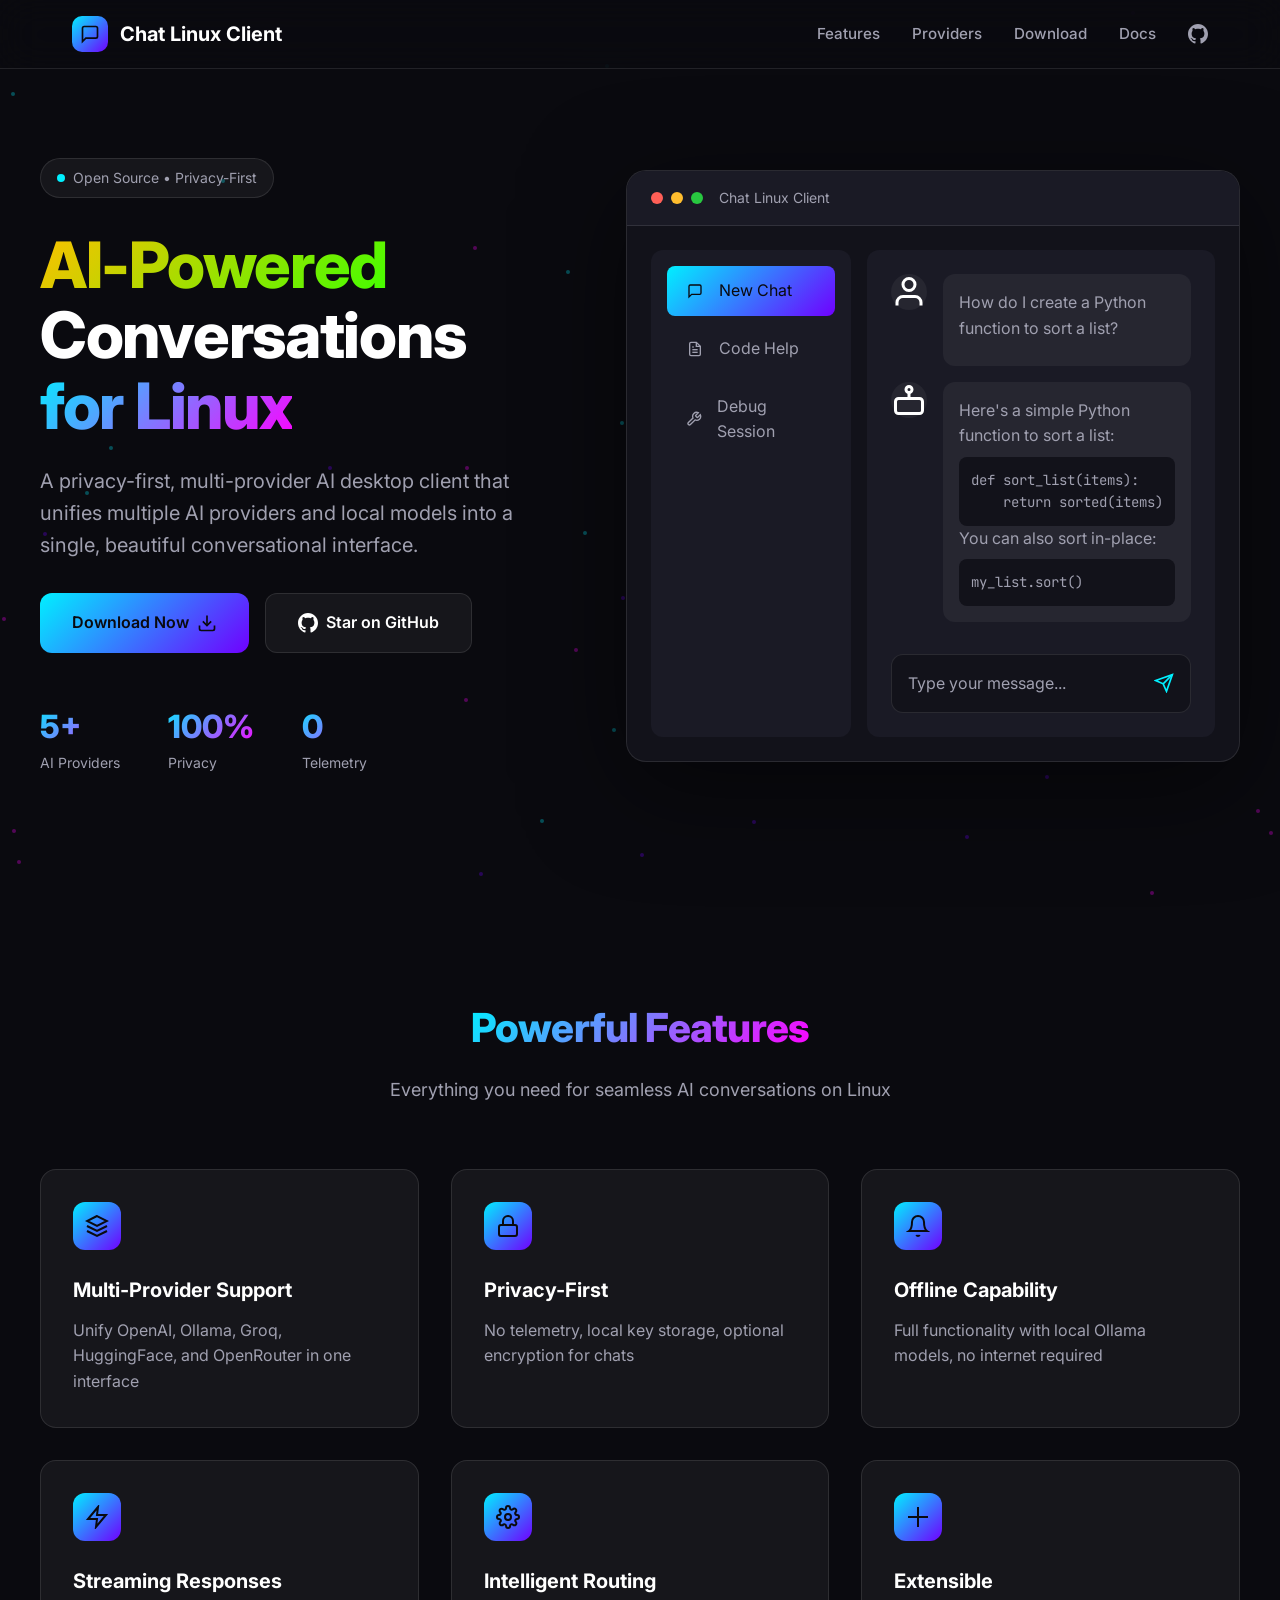
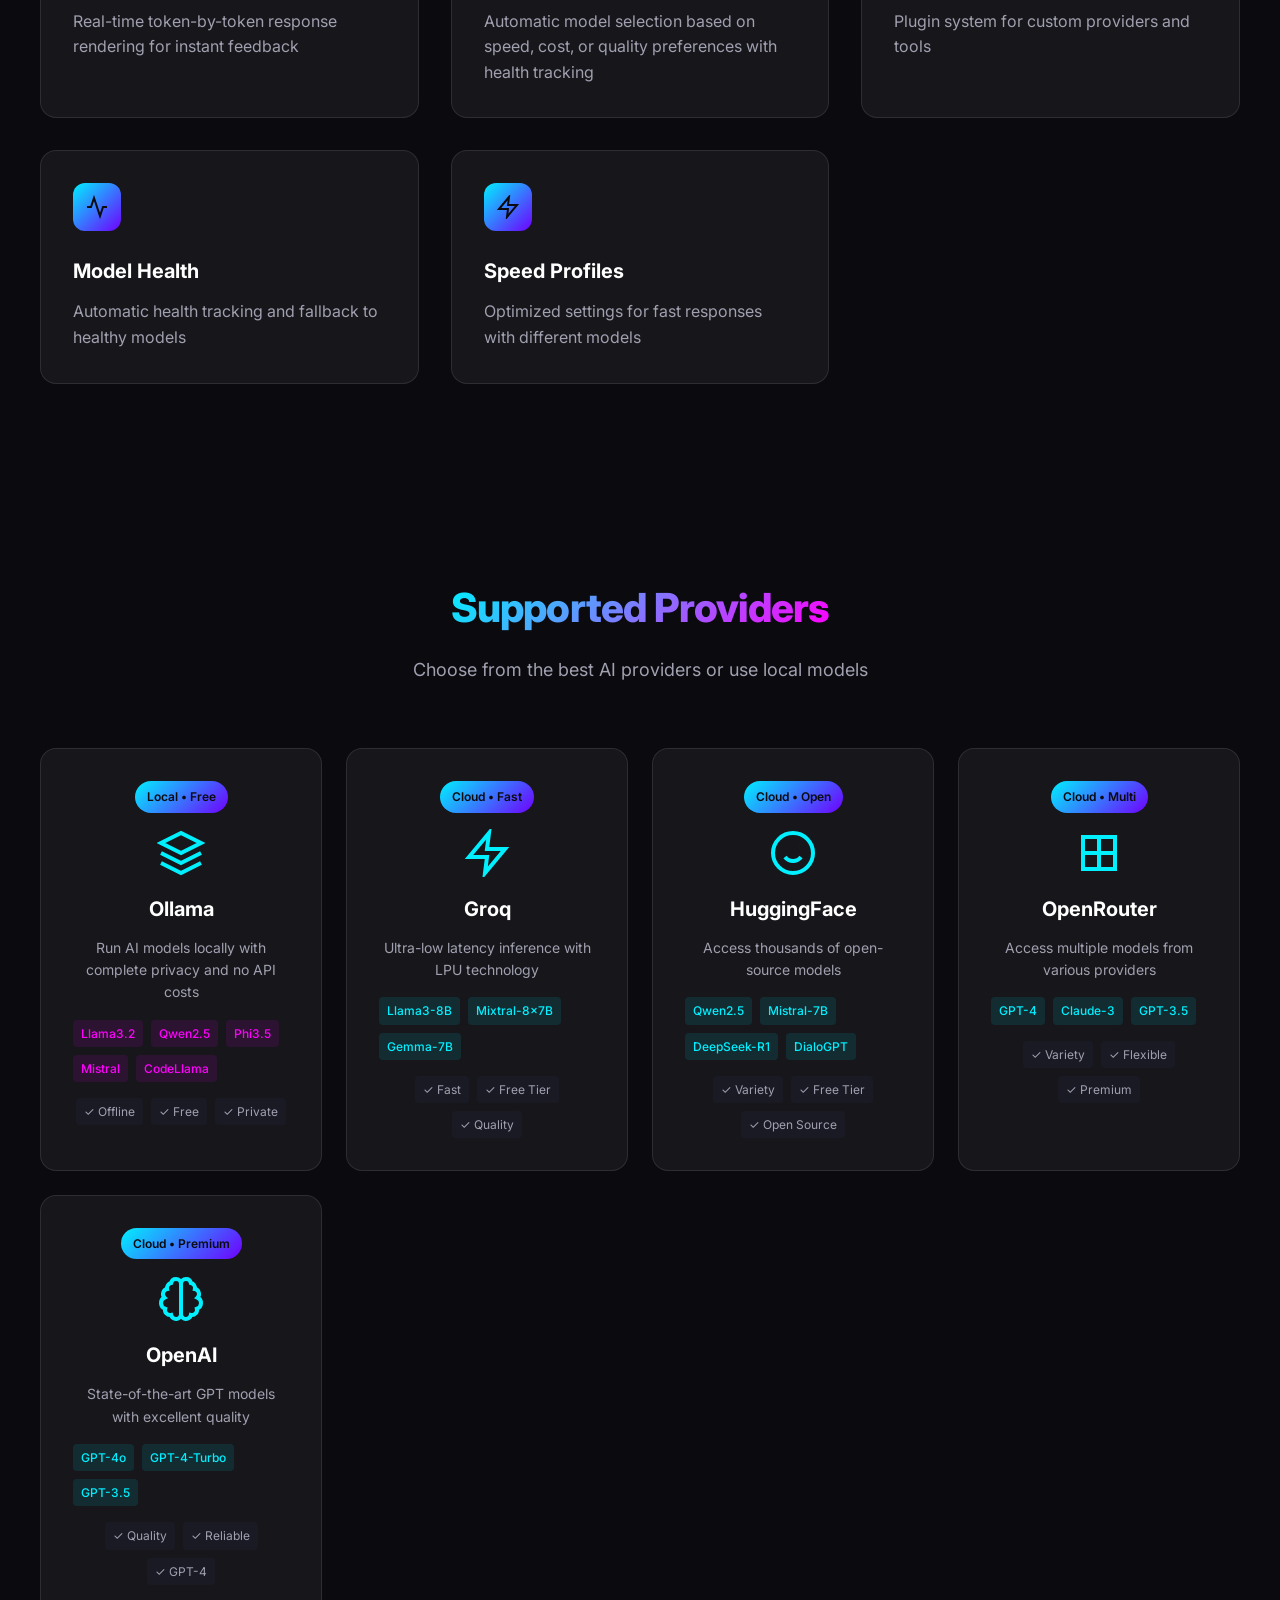
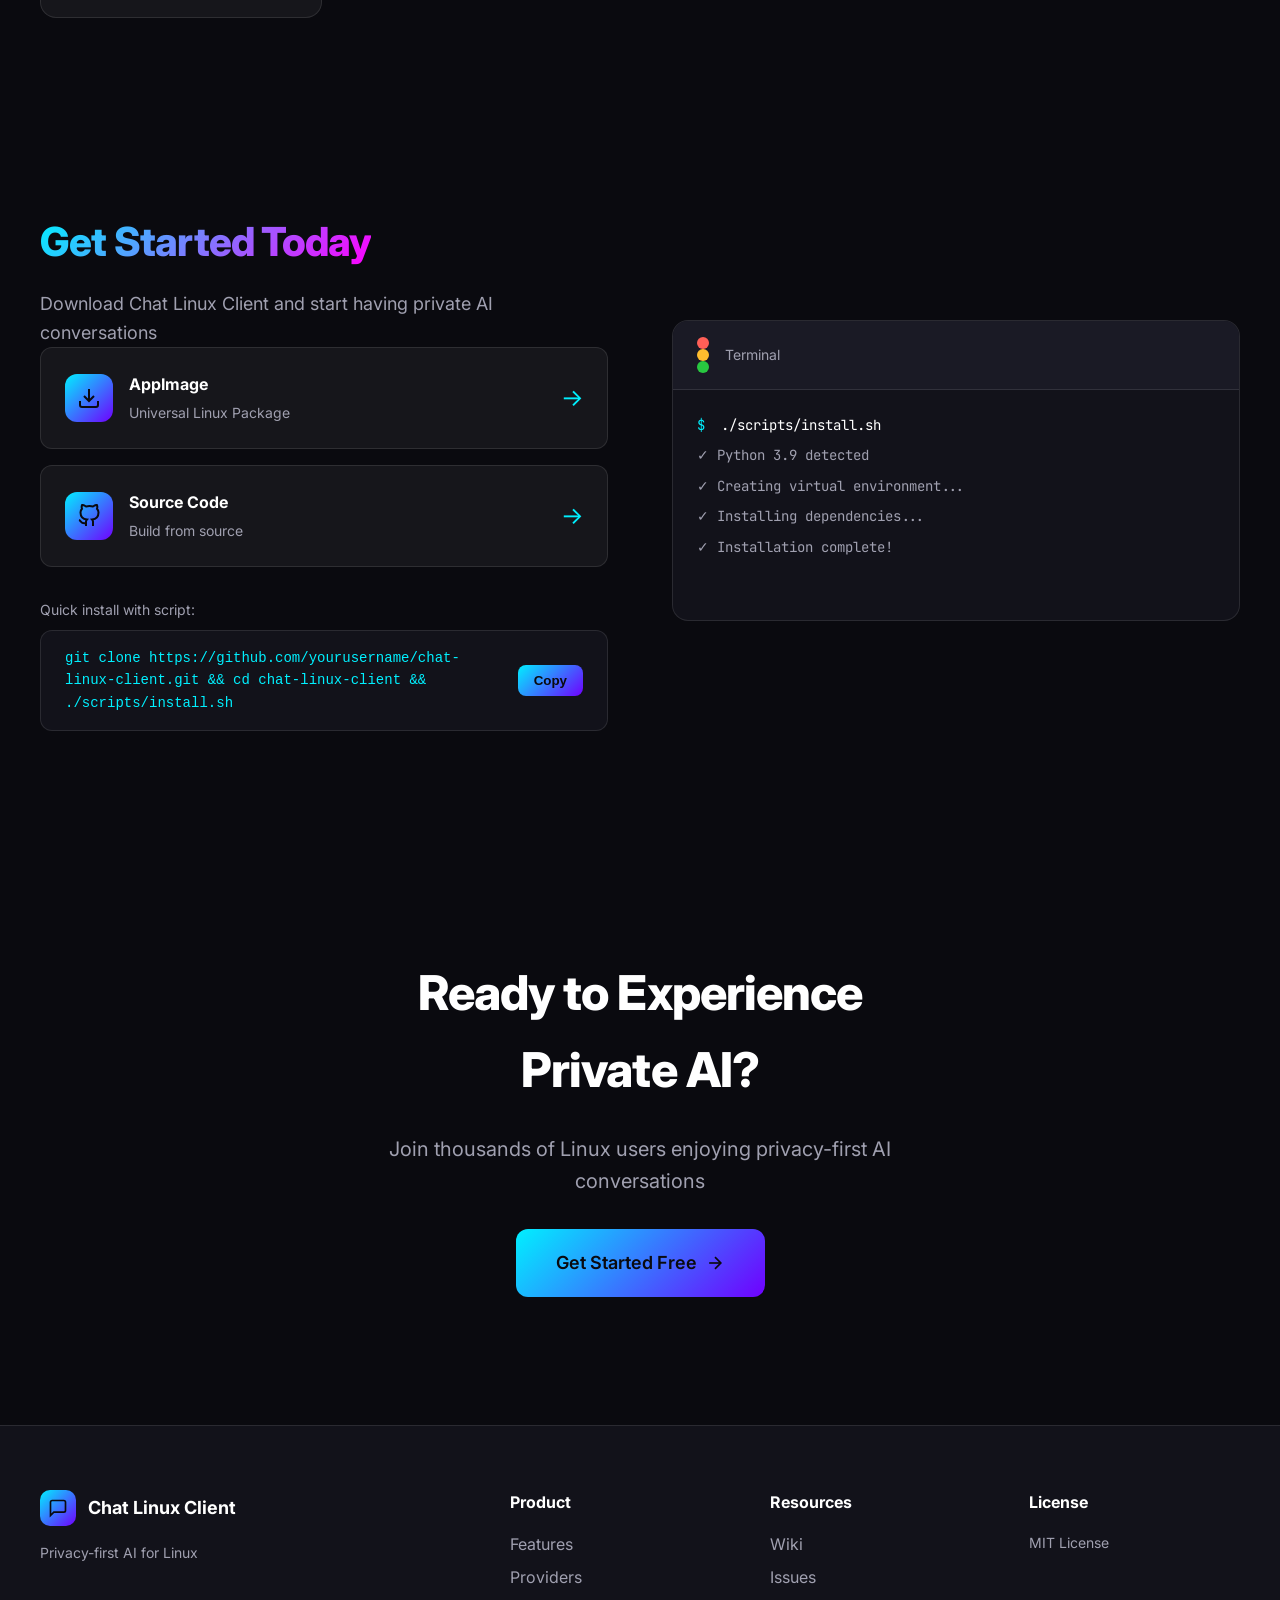
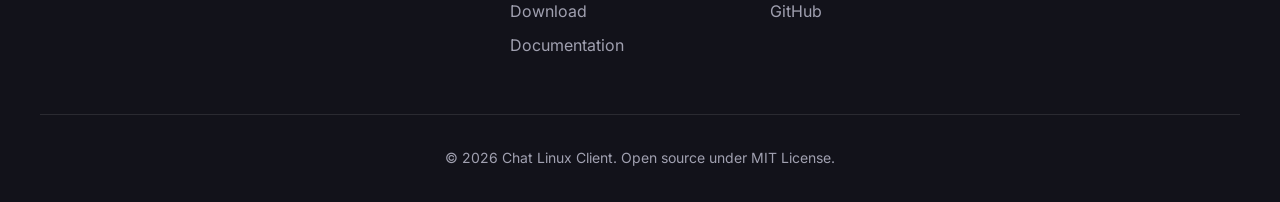
==== pages/index.html @ 25b43e9b "Initial commit: Chat Linux Client - Privacy-first AI desktop client for Linux" ====
<!DOCTYPE html>
<html lang="en">
<head>
    <meta charset="UTF-8">
    <meta name="viewport" content="width=device-width, initial-scale=1.0">
    <title>Chat Linux Client - Privacy-First AI for Linux</title>
    <link rel="stylesheet" href="styles.css">
    <link rel="preconnect" href="https://fonts.googleapis.com">
    <link rel="preconnect" href="https://fonts.gstatic.com" crossorigin>
    <link href="https://fonts.googleapis.com/css2?family=Inter:wght@300;400;500;600;700;800&family=JetBrains+Mono:wght@400;500&display=swap" rel="stylesheet">
</head>
<body>
    <div class="particles" id="particles"></div>
    
    <nav class="navbar">
        <div class="nav-container">
            <div class="logo">
                <div class="logo-icon">
                    <svg viewBox="0 0 24 24" fill="none" stroke="currentColor" stroke-width="2">
                        <path d="M21 15a2 2 0 0 1-2 2H7l-4 4V5a2 2 0 0 1 2-2h14a2 2 0 0 1 2 2z"/>
                    </svg>
                </div>
                <span>Chat Linux Client</span>
            </div>
            <div class="nav-links">
                <a href="#features" class="nav-link">Features</a>
                <a href="#providers" class="nav-link">Providers</a>
                <a href="#download" class="nav-link">Download</a>
                <a href="docs.html" class="nav-link">Docs</a>
                <a href="https://github.com/yourusername/chat-linux-client" class="nav-link github-link">
                    <svg viewBox="0 0 24 24" fill="currentColor">
                        <path d="M12 0c-6.626 0-12 5.373-12 12 0 5.302 3.438 9.8 8.207 11.387.599.111.793-.261.793-.577v-2.234c-3.338.726-4.033-1.416-4.033-1.416-.546-1.387-1.333-1.756-1.333-1.756-1.089-.745.083-.729.083-.729 1.205.084 1.839 1.237 1.839 1.237 1.07 1.834 2.807 1.304 3.492.997.107-.775.418-1.305.762-1.604-2.665-.305-5.467-1.334-5.467-5.931 0-1.311.469-2.381 1.236-3.221-.124-.303-.535-1.524.117-3.176 0 0 1.008-.322 3.301 1.23.957-.266 1.983-.399 3.003-.404 1.02.005 2.047.138 3.006.404 2.291-1.552 3.297-1.23 3.297-1.23.653 1.653.242 2.874.118 3.176.77.84 1.235 1.911 1.235 3.221 0 4.609-2.807 5.624-5.479 5.921.43.372.823 1.102.823 2.222v3.293c0 .319.192.694.801.576 4.765-1.589 8.199-6.086 8.199-11.386 0-6.627-5.373-12-12-12z"/>
                    </svg>
                </a>
            </div>
        </div>
    </nav>

    <section class="hero">
        <div class="hero-container">
            <div class="hero-content">
                <div class="hero-badge">
                    <span class="badge-dot"></span>
                    <span>Open Source • Privacy-First</span>
                </div>
                <h1 class="hero-title">
                    <span class="gradient-text">AI-Powered</span>
                    <br>
                    Conversations
                    <br>
                    <span class="gradient-text">for Linux</span>
                </h1>
                <p class="hero-description">
                    A privacy-first, multi-provider AI desktop client that unifies multiple AI providers and local models into a single, beautiful conversational interface.
                </p>
                <div class="hero-buttons">
                    <a href="#download" class="btn btn-primary">
                        <span>Download Now</span>
                        <svg class="btn-icon" viewBox="0 0 24 24" fill="none" stroke="currentColor" stroke-width="2">
                            <path d="M21 15v4a2 2 0 0 1-2 2H5a2 2 0 0 1-2-2v-4"/>
                            <polyline points="7 10 12 15 17 10"/>
                            <line x1="12" y1="15" x2="12" y2="3"/>
                        </svg>
                    </a>
                    <a href="https://github.com/yourusername/chat-linux-client" class="btn btn-secondary">
                        <svg class="btn-icon" viewBox="0 0 24 24" fill="currentColor">
                            <path d="M12 0c-6.626 0-12 5.373-12 12 0 5.302 3.438 9.8 8.207 11.387.599.111.793-.261.793-.577v-2.234c-3.338.726-4.033-1.416-4.033-1.416-.546-1.387-1.333-1.756-1.333-1.756-1.089-.745.083-.729.083-.729 1.205.084 1.839 1.237 1.839 1.237 1.07 1.834 2.807 1.304 3.492.997.107-.775.418-1.305.762-1.604-2.665-.305-5.467-1.334-5.467-5.931 0-1.311.469-2.381 1.236-3.221-.124-.303-.535-1.524.117-3.176 0 0 1.008-.322 3.301 1.23.957-.266 1.983-.399 3.003-.404 1.02.005 2.047.138 3.006.404 2.291-1.552 3.297-1.23 3.297-1.23.653 1.653.242 2.874.118 3.176.77.84 1.235 1.911 1.235 3.221 0 4.609-2.807 5.624-5.479 5.921.43.372.823 1.102.823 2.222v3.293c0 .319.192.694.801.576 4.765-1.589 8.199-6.086 8.199-11.386 0-6.627-5.373-12-12-12z"/>
                        </svg>
                        <span>Star on GitHub</span>
                    </a>
                </div>
                <div class="hero-stats">
                    <div class="stat">
                        <div class="stat-value">5+</div>
                        <div class="stat-label">AI Providers</div>
                    </div>
                    <div class="stat">
                        <div class="stat-value">100%</div>
                        <div class="stat-label">Privacy</div>
                    </div>
                    <div class="stat">
                        <div class="stat-value">0</div>
                        <div class="stat-label">Telemetry</div>
                    </div>
                </div>
            </div>
            <div class="hero-visual">
                <div class="window-mockup">
                    <div class="window-header">
                        <div class="window-controls">
                            <div class="control control-close"></div>
                            <div class="control control-minimize"></div>
                            <div class="control control-maximize"></div>
                        </div>
                        <div class="window-title">Chat Linux Client</div>
                    </div>
                    <div class="window-body">
                        <div class="chat-interface">
                            <div class="chat-sidebar">
                                <div class="sidebar-item active">
                                    <div class="sidebar-icon">
                                        <svg viewBox="0 0 24 24" fill="none" stroke="currentColor" stroke-width="2">
                                            <path d="M21 15a2 2 0 0 1-2 2H7l-4 4V5a2 2 0 0 1 2-2h14a2 2 0 0 1 2 2z"/>
                                        </svg>
                                    </div>
                                    <div class="sidebar-text">New Chat</div>
                                </div>
                                <div class="sidebar-item">
                                    <div class="sidebar-icon">
                                        <svg viewBox="0 0 24 24" fill="none" stroke="currentColor" stroke-width="2">
                                            <path d="M14 2H6a2 2 0 0 0-2 2v16a2 2 0 0 0 2 2h12a2 2 0 0 0 2-2V8z"/>
                                            <polyline points="14 2 14 8 20 8"/>
                                            <line x1="16" y1="13" x2="8" y2="13"/>
                                            <line x1="16" y1="17" x2="8" y2="17"/>
                                            <polyline points="10 9 9 9 8 9"/>
                                        </svg>
                                    </div>
                                    <div class="sidebar-text">Code Help</div>
                                </div>
                                <div class="sidebar-item">
                                    <div class="sidebar-icon">
                                        <svg viewBox="0 0 24 24" fill="none" stroke="currentColor" stroke-width="2">
                                            <path d="M14.7 6.3a1 1 0 0 0 0 1.4l1.6 1.6a1 1 0 0 0 1.4 0l3.77-3.77a6 6 0 0 1-7.94 7.94l-6.91 6.91a2.12 2.12 0 0 1-3-3l6.91-6.91a6 6 0 0 1 7.94-7.94l-3.76 3.76z"/>
                                        </svg>
                                    </div>
                                    <div class="sidebar-text">Debug Session</div>
                                </div>
                            </div>
                            <div class="chat-main">
                                <div class="chat-messages">
                                    <div class="message message-user">
                                        <div class="message-avatar">
                                            <svg viewBox="0 0 24 24" fill="none" stroke="currentColor" stroke-width="2">
                                                <path d="M20 21v-2a4 4 0 0 0-4-4H8a4 4 0 0 0-4 4v2"/>
                                                <circle cx="12" cy="7" r="4"/>
                                            </svg>
                                        </div>
                                        <div class="message-content">
                                            <p>How do I create a Python function to sort a list?</p>
                                        </div>
                                    </div>
                                    <div class="message message-ai">
                                        <div class="message-avatar">
                                            <svg viewBox="0 0 24 24" fill="none" stroke="currentColor" stroke-width="2">
                                                <rect x="3" y="11" width="18" height="10" rx="2"/>
                                                <circle cx="12" cy="5" r="2"/>
                                                <path d="M12 7v4"/>
                                                <line x1="8" y1="16" x2="8" y2="16"/>
                                                <line x1="16" y1="16" x2="16" y2="16"/>
                                            </svg>
                                        </div>
                                        <div class="message-content">
                                            <p>Here's a simple Python function to sort a list:</p>
                                            <pre><code>def sort_list(items):
    return sorted(items)</code></pre>
                                            <p>You can also sort in-place:</p>
                                            <pre><code>my_list.sort()</code></pre>
                                        </div>
                                    </div>
                                </div>
                                <div class="chat-input">
                                    <div class="input-placeholder">Type your message...</div>
                                    <div class="input-send">
                                        <svg viewBox="0 0 24 24" fill="none" stroke="currentColor" stroke-width="2">
                                            <line x1="22" y1="2" x2="11" y2="13"/>
                                            <polygon points="22 2 15 22 11 13 2 9 22 2"/>
                                        </svg>
                                    </div>
                                </div>
                            </div>
                        </div>
                    </div>
                </div>
            </div>
        </div>
    </section>

    <section class="features" id="features">
        <div class="container">
            <div class="section-header">
                <h2 class="section-title">
                    <span class="gradient-text">Powerful Features</span>
                </h2>
                <p class="section-description">Everything you need for seamless AI conversations on Linux</p>
            </div>
            <div class="features-grid">
                <div class="feature-card">
                    <div class="feature-icon">
                        <svg viewBox="0 0 24 24" fill="none" stroke="currentColor" stroke-width="2">
                            <path d="M12 2L2 7l10 5 10-5-10-5zM2 17l10 5 10-5M2 12l10 5 10-5"/>
                        </svg>
                    </div>
                    <h3 class="feature-title">Multi-Provider Support</h3>
                    <p class="feature-description">Unify OpenAI, Ollama, Groq, HuggingFace, and OpenRouter in one interface</p>
                </div>
                <div class="feature-card">
                    <div class="feature-icon">
                        <svg viewBox="0 0 24 24" fill="none" stroke="currentColor" stroke-width="2">
                            <rect x="3" y="11" width="18" height="11" rx="2" ry="2"/>
                            <path d="M7 11V7a5 5 0 0 1 10 0v4"/>
                        </svg>
                    </div>
                    <h3 class="feature-title">Privacy-First</h3>
                    <p class="feature-description">No telemetry, local key storage, optional encryption for chats</p>
                </div>
                <div class="feature-card">
                    <div class="feature-icon">
                        <svg viewBox="0 0 24 24" fill="none" stroke="currentColor" stroke-width="2">
                            <path d="M18 8A6 6 0 0 0 6 8c0 7-3 9-3 9h18s-3-2-3-9"/>
                            <path d="M13.73 21a2 2 0 0 1-3.46 0"/>
                        </svg>
                    </div>
                    <h3 class="feature-title">Offline Capability</h3>
                    <p class="feature-description">Full functionality with local Ollama models, no internet required</p>
                </div>
                <div class="feature-card">
                    <div class="feature-icon">
                        <svg viewBox="0 0 24 24" fill="none" stroke="currentColor" stroke-width="2">
                            <polygon points="13 2 3 14 12 14 11 22 21 10 12 10 13 2"/>
                        </svg>
                    </div>
                    <h3 class="feature-title">Streaming Responses</h3>
                    <p class="feature-description">Real-time token-by-token response rendering for instant feedback</p>
                </div>
                <div class="feature-card">
                    <div class="feature-icon">
                        <svg viewBox="0 0 24 24" fill="none" stroke="currentColor" stroke-width="2">
                            <circle cx="12" cy="12" r="3"/>
                            <path d="M19.4 15a1.65 1.65 0 0 0 .33 1.82l.06.06a2 2 0 0 1 0 2.83 2 2 0 0 1-2.83 0l-.06-.06a1.65 1.65 0 0 0-1.82-.33 1.65 1.65 0 0 0-1 1.51V21a2 2 0 0 1-2 2 2 2 0 0 1-2-2v-.09A1.65 1.65 0 0 0 9 19.4a1.65 1.65 0 0 0-1.82.33l-.06-.06a2 2 0 0 1-2.83 0 2 2 0 0 1 0-2.83l.06-.06a1.65 1.65 0 0 0 .33-1.82 1.65 1.65 0 0 0-1.51-1H3a2 2 0 0 1-2-2 2 2 0 0 1 2-2h.09A1.65 1.65 0 0 0 4.6 9a1.65 1.65 0 0 0-.33-1.82l-.06-.06a2 2 0 0 1 0-2.83 2 2 0 0 1 2.83 0l.06.06a1.65 1.65 0 0 0 1.82.33H9a1.65 1.65 0 0 0 1-1.51V3a2 2 0 0 1 2-2 2 2 0 0 1 2 2v.09a1.65 1.65 0 0 0 1 1.51 1.65 1.65 0 0 0 1.82-.33l.06-.06a2 2 0 0 1 2.83 0 2 2 0 0 1 0 2.83l-.06.06a1.65 1.65 0 0 0-.33 1.82V9a1.65 1.65 0 0 0 1.51 1H21a2 2 0 0 1 2 2 2 2 0 0 1-2 2h-.09a1.65 1.65 0 0 0-1.51 1z"/>
                        </svg>
                    </div>
                    <h3 class="feature-title">Intelligent Routing</h3>
                    <p class="feature-description">Automatic model selection based on speed, cost, or quality preferences with health tracking</p>
                </div>
                <div class="feature-card">
                    <div class="feature-icon">
                        <svg viewBox="0 0 24 24" fill="none" stroke="currentColor" stroke-width="2">
                            <path d="M12 2v20M2 12h20"/>
                        </svg>
                    </div>
                    <h3 class="feature-title">Extensible</h3>
                    <p class="feature-description">Plugin system for custom providers and tools</p>
                </div>
                <div class="feature-card">
                    <div class="feature-icon">
                        <svg viewBox="0 0 24 24" fill="none" stroke="currentColor" stroke-width="2">
                            <path d="M22 12h-4l-3 9L9 3l-3 9H2"/>
                        </svg>
                    </div>
                    <h3 class="feature-title">Model Health</h3>
                    <p class="feature-description">Automatic health tracking and fallback to healthy models</p>
                </div>
                <div class="feature-card">
                    <div class="feature-icon">
                        <svg viewBox="0 0 24 24" fill="none" stroke="currentColor" stroke-width="2">
                            <path d="M13 2L3 14h9l-1 8 10-12h-9l1-8z"/>
                        </svg>
                    </div>
                    <h3 class="feature-title">Speed Profiles</h3>
                    <p class="feature-description">Optimized settings for fast responses with different models</p>
                </div>
            </div>
        </div>
    </section>

    <section class="providers" id="providers">
        <div class="container">
            <div class="section-header">
                <h2 class="section-title">
                    <span class="gradient-text">Supported Providers</span>
                </h2>
                <p class="section-description">Choose from the best AI providers or use local models</p>
            </div>
            <div class="providers-grid">
                <div class="provider-card provider-local">
                    <div class="provider-badge">Local • Free</div>
                    <div class="provider-icon">
                        <svg viewBox="0 0 24 24" fill="none" stroke="currentColor" stroke-width="2">
                            <path d="M12 2L2 7l10 5 10-5-10-5zM2 17l10 5 10-5M2 12l10 5 10-5"/>
                        </svg>
                    </div>
                    <h3 class="provider-name">Ollama</h3>
                    <p class="provider-description">Run AI models locally with complete privacy and no API costs</p>
                    <div class="provider-models">
                        <span>Llama3.2</span>
                        <span>Qwen2.5</span>
                        <span>Phi3.5</span>
                        <span>Mistral</span>
                        <span>CodeLlama</span>
                    </div>
                    <div class="provider-features">
                        <span>✓ Offline</span>
                        <span>✓ Free</span>
                        <span>✓ Private</span>
                    </div>
                </div>
                <div class="provider-card">
                    <div class="provider-badge">Cloud • Fast</div>
                    <div class="provider-icon">
                        <svg viewBox="0 0 24 24" fill="none" stroke="currentColor" stroke-width="2">
                            <polygon points="13 2 3 14 12 14 11 22 21 10 12 10 13 2"/>
                        </svg>
                    </div>
                    <h3 class="provider-name">Groq</h3>
                    <p class="provider-description">Ultra-low latency inference with LPU technology</p>
                    <div class="provider-models">
                        <span>Llama3-8B</span>
                        <span>Mixtral-8x7B</span>
                        <span>Gemma-7B</span>
                    </div>
                    <div class="provider-features">
                        <span>✓ Fast</span>
                        <span>✓ Free Tier</span>
                        <span>✓ Quality</span>
                    </div>
                </div>
                <div class="provider-card">
                    <div class="provider-badge">Cloud • Open</div>
                    <div class="provider-icon">
                        <svg viewBox="0 0 24 24" fill="none" stroke="currentColor" stroke-width="2">
                            <circle cx="12" cy="12" r="10"/>
                            <path d="M8 14s1.5 2 4 2 4-2 4-2"/>
                            <line x1="9" y1="9" x2="9.01" y2="9"/>
                            <line x1="15" y1="9" x2="15.01" y2="9"/>
                        </svg>
                    </div>
                    <h3 class="provider-name">HuggingFace</h3>
                    <p class="provider-description">Access thousands of open-source models</p>
                    <div class="provider-models">
                        <span>Qwen2.5</span>
                        <span>Mistral-7B</span>
                        <span>DeepSeek-R1</span>
                        <span>DialoGPT</span>
                    </div>
                    <div class="provider-features">
                        <span>✓ Variety</span>
                        <span>✓ Free Tier</span>
                        <span>✓ Open Source</span>
                    </div>
                </div>
                <div class="provider-card">
                    <div class="provider-badge">Cloud • Multi</div>
                    <div class="provider-icon">
                        <svg viewBox="0 0 24 24" fill="none" stroke="currentColor" stroke-width="2">
                            <path d="M4 4h16v16H4z"/>
                            <path d="M4 12h16"/>
                            <path d="M12 4v16"/>
                        </svg>
                    </div>
                    <h3 class="provider-name">OpenRouter</h3>
                    <p class="provider-description">Access multiple models from various providers</p>
                    <div class="provider-models">
                        <span>GPT-4</span>
                        <span>Claude-3</span>
                        <span>GPT-3.5</span>
                    </div>
                    <div class="provider-features">
                        <span>✓ Variety</span>
                        <span>✓ Flexible</span>
                        <span>✓ Premium</span>
                    </div>
                </div>
                <div class="provider-card">
                    <div class="provider-badge">Cloud • Premium</div>
                    <div class="provider-icon">
                        <svg viewBox="0 0 24 24" fill="none" stroke="currentColor" stroke-width="2">
                            <path d="M9.5 2A2.5 2.5 0 0 1 12 4.5v15a2.5 2.5 0 0 1-4.96.44 2.5 2.5 0 0 1-2.96-3.08 3 3 0 0 1-.34-5.58 2.5 2.5 0 0 1 1.32-4.24 2.5 2.5 0 0 1 1.98-3A2.5 2.5 0 0 1 9.5 2Z"/>
                            <path d="M14.5 2A2.5 2.5 0 0 0 12 4.5v15a2.5 2.5 0 0 0 4.96.44 2.5 2.5 0 0 0 2.96-3.08 3 3 0 0 0 .34-5.58 2.5 2.5 0 0 0-1.32-4.24 2.5 2.5 0 0 0-1.98-3A2.5 2.5 0 0 0 14.5 2Z"/>
                        </svg>
                    </div>
                    <h3 class="provider-name">OpenAI</h3>
                    <p class="provider-description">State-of-the-art GPT models with excellent quality</p>
                    <div class="provider-models">
                        <span>GPT-4o</span>
                        <span>GPT-4-Turbo</span>
                        <span>GPT-3.5</span>
                    </div>
                    <div class="provider-features">
                        <span>✓ Quality</span>
                        <span>✓ Reliable</span>
                        <span>✓ GPT-4</span>
                    </div>
                </div>
            </div>
        </div>
    </section>

    <section class="download" id="download">
        <div class="container">
            <div class="download-content">
                <div class="download-text">
                    <h2 class="section-title">
                        <span class="gradient-text">Get Started Today</span>
                    </h2>
                    <p class="section-description">Download Chat Linux Client and start having private AI conversations</p>
                    <div class="download-options">
                        <a href="#" class="download-option">
                            <div class="download-icon">
                                <svg viewBox="0 0 24 24" fill="none" stroke="currentColor" stroke-width="2">
                                    <path d="M21 15v4a2 2 0 0 1-2 2H5a2 2 0 0 1-2-2v-4"/>
                                    <polyline points="7 10 12 15 17 10"/>
                                    <line x1="12" y1="15" x2="12" y2="3"/>
                                </svg>
                            </div>
                            <div class="download-info">
                                <div class="download-title">AppImage</div>
                                <div class="download-subtitle">Universal Linux Package</div>
                            </div>
                            <div class="download-arrow">→</div>
                        </a>
                        <a href="#" class="download-option">
                            <div class="download-icon">
                                <svg viewBox="0 0 24 24" fill="none" stroke="currentColor" stroke-width="2">
                                    <path d="M9 19c-5 1.5-5-2.5-7-3m14 6v-3.87a3.37 3.37 0 0 0-.94-2.61c3.14-.35 6.44-1.54 6.44-7A5.44 5.44 0 0 0 20 4.77 5.07 5.07 0 0 0 19.91 1S18.73.65 16 2.48a13.38 13.38 0 0 0-7 0C6.27.65 5.09 1 5.09 1A5.07 5.07 0 0 0 5 4.77a5.44 5.44 0 0 0-1.5 3.78c0 5.42 3.3 6.61 6.44 7A3.37 3.37 0 0 0 9 18.13V22"/>
                                </svg>
                            </div>
                            <div class="download-info">
                                <div class="download-title">Source Code</div>
                                <div class="download-subtitle">Build from source</div>
                            </div>
                            <div class="download-arrow">→</div>
                        </a>
                    </div>
                    <div class="install-command">
                        <div class="command-label">Quick install with script:</div>
                        <div class="command-box">
                            <code>git clone https://github.com/yourusername/chat-linux-client.git && cd chat-linux-client && ./scripts/install.sh</code>
                            <button class="copy-btn" onclick="copyCommand(this)">Copy</button>
                        </div>
                    </div>
                </div>
                <div class="download-visual">
                    <div class="terminal-mockup">
                        <div class="terminal-header">
                            <div class="terminal-controls">
                                <div class="control control-close"></div>
                                <div class="control control-minimize"></div>
                                <div class="control control-maximize"></div>
                            </div>
                            <div class="terminal-title">Terminal</div>
                        </div>
                        <div class="terminal-body">
                            <div class="terminal-line">
                                <span class="terminal-prompt">$</span>
                                <span class="terminal-command">./scripts/install.sh</span>
                            </div>
                            <div class="terminal-line">
                                <span class="terminal-output">✓ Python 3.9 detected</span>
                            </div>
                            <div class="terminal-line">
                                <span class="terminal-output">✓ Creating virtual environment...</span>
                            </div>
                            <div class="terminal-line">
                                <span class="terminal-output">✓ Installing dependencies...</span>
                            </div>
                            <div class="terminal-line">
                                <span class="terminal-output">✓ Installation complete!</span>
                            </div>
                            <div class="terminal-line">
                                <span class="terminal-prompt">$</span>
                                <span class="terminal-cursor">█</span>
                            </div>
                        </div>
                    </div>
                </div>
            </div>
        </div>
    </section>

    <section class="cta">
        <div class="container">
            <div class="cta-content">
                <h2 class="cta-title">Ready to Experience Private AI?</h2>
                <p class="cta-description">Join thousands of Linux users enjoying privacy-first AI conversations</p>
                <a href="https://github.com/yourusername/chat-linux-client" class="btn btn-primary btn-large">
                    <span>Get Started Free</span>
                    <svg class="btn-icon" viewBox="0 0 24 24" fill="none" stroke="currentColor" stroke-width="2">
                        <line x1="5" y1="12" x2="19" y2="12"/>
                        <polyline points="12 5 19 12 12 19"/>
                    </svg>
                </a>
            </div>
        </div>
    </section>

    <footer class="footer">
        <div class="container">
            <div class="footer-content">
                <div class="footer-section">
                    <div class="footer-logo">
                        <div class="logo-icon">
                            <svg viewBox="0 0 24 24" fill="none" stroke="currentColor" stroke-width="2">
                                <path d="M21 15a2 2 0 0 1-2 2H7l-4 4V5a2 2 0 0 1 2-2h14a2 2 0 0 1 2 2z"/>
                            </svg>
                        </div>
                        <span>Chat Linux Client</span>
                    </div>
                    <p class="footer-description">Privacy-first AI for Linux</p>
                </div>
                <div class="footer-section">
                    <h4 class="footer-title">Product</h4>
                    <a href="#features" class="footer-link">Features</a>
                    <a href="#providers" class="footer-link">Providers</a>
                    <a href="#download" class="footer-link">Download</a>
                    <a href="docs.html" class="footer-link">Documentation</a>
                </div>
                <div class="footer-section">
                    <h4 class="footer-title">Resources</h4>
                    <a href="https://github.com/yourusername/chat-linux-client/wiki" class="footer-link">Wiki</a>
                    <a href="https://github.com/yourusername/chat-linux-client/issues" class="footer-link">Issues</a>
                    <a href="https://github.com/yourusername/chat-linux-client" class="footer-link">GitHub</a>
                </div>
                <div class="footer-section">
                    <h4 class="footer-title">License</h4>
                    <p class="footer-license">MIT License</p>
                </div>
            </div>
            <div class="footer-bottom">
                <p>&copy; 2026 Chat Linux Client. Open source under MIT License.</p>
            </div>
        </div>
    </footer>

    <script src="script.js"></script>
</body>
</html>
---- pages/styles.css ----
* {
    margin: 0;
    padding: 0;
    box-sizing: border-box;
}

:root {
    --bg-primary: #0a0a0f;
    --bg-secondary: #12121a;
    --bg-tertiary: #1a1a25;
    --accent-primary: #00f0ff;
    --accent-secondary: #7000ff;
    --accent-tertiary: #ff00ff;
    --text-primary: #ffffff;
    --text-secondary: #a0a0b0;
    --glass-bg: rgba(255, 255, 255, 0.05);
    --glass-border: rgba(255, 255, 255, 0.1);
    --gradient-primary: linear-gradient(135deg, #00f0ff 0%, #7000ff 100%);
    --gradient-secondary: linear-gradient(135deg, #ff00ff 0%, #7000ff 100%);
    --gradient-text: linear-gradient(135deg, #00f0ff 0%, #ff00ff 100%);
}

body {
    font-family: 'Inter', -apple-system, BlinkMacSystemFont, 'Segoe UI', Roboto, sans-serif;
    background: var(--bg-primary);
    color: var(--text-primary);
    line-height: 1.6;
    overflow-x: hidden;
}

.particles {
    position: fixed;
    top: 0;
    left: 0;
    width: 100%;
    height: 100%;
    pointer-events: none;
    z-index: 0;
    overflow: hidden;
}

.particle {
    position: absolute;
    width: 4px;
    height: 4px;
    background: var(--accent-primary);
    border-radius: 50%;
    opacity: 0.3;
    animation: float 20s infinite;
}

@keyframes float {
    0%, 100% {
        transform: translateY(0) translateX(0);
        opacity: 0.3;
    }
    50% {
        transform: translateY(-100px) translateX(50px);
        opacity: 0.6;
    }
}

.navbar {
    position: fixed;
    top: 0;
    left: 0;
    right: 0;
    z-index: 1000;
    background: rgba(10, 10, 15, 0.8);
    backdrop-filter: blur(20px);
    border-bottom: 1px solid var(--glass-border);
}

.nav-container {
    max-width: 1200px;
    margin: 0 auto;
    padding: 1rem 2rem;
    display: flex;
    justify-content: space-between;
    align-items: center;
}

.logo {
    display: flex;
    align-items: center;
    gap: 0.75rem;
    font-weight: 700;
    font-size: 1.25rem;
    color: var(--text-primary);
}

.logo-icon {
    width: 36px;
    height: 36px;
    background: var(--gradient-primary);
    border-radius: 10px;
    display: flex;
    align-items: center;
    justify-content: center;
    color: var(--bg-primary);
}

.logo-icon svg {
    width: 20px;
    height: 20px;
}

.nav-links {
    display: flex;
    align-items: center;
    gap: 2rem;
}

.nav-link {
    color: var(--text-secondary);
    text-decoration: none;
    font-weight: 500;
    font-size: 0.95rem;
    transition: color 0.3s ease;
}

.nav-link:hover {
    color: var(--accent-primary);
}

.github-link {
    display: flex;
    align-items: center;
    gap: 0.5rem;
}

.github-link svg {
    width: 20px;
    height: 20px;
}

.hero {
    position: relative;
    min-height: 100vh;
    display: flex;
    align-items: center;
    padding: 6rem 2rem 4rem;
    z-index: 1;
}

.hero-container {
    max-width: 1200px;
    margin: 0 auto;
    display: grid;
    grid-template-columns: 1fr 1fr;
    gap: 4rem;
    align-items: center;
}

.hero-content {
    animation: fadeInUp 1s ease;
}

@keyframes fadeInUp {
    from {
        opacity: 0;
        transform: translateY(30px);
    }
    to {
        opacity: 1;
        transform: translateY(0);
    }
}

.hero-badge {
    display: inline-flex;
    align-items: center;
    gap: 0.5rem;
    padding: 0.5rem 1rem;
    background: var(--glass-bg);
    border: 1px solid var(--glass-border);
    border-radius: 100px;
    font-size: 0.875rem;
    color: var(--text-secondary);
    margin-bottom: 2rem;
}

.badge-dot {
    width: 8px;
    height: 8px;
    background: var(--accent-primary);
    border-radius: 50%;
    animation: pulse 2s infinite;
}

@keyframes pulse {
    0%, 100% {
        opacity: 1;
        transform: scale(1);
    }
    50% {
        opacity: 0.5;
        transform: scale(1.2);
    }
}

.hero-title {
    font-size: 4rem;
    font-weight: 800;
    line-height: 1.1;
    margin-bottom: 1.5rem;
    letter-spacing: -0.02em;
}

.gradient-text {
    background: var(--gradient-text);
    -webkit-background-clip: text;
    -webkit-text-fill-color: transparent;
    background-clip: text;
}

.hero-description {
    font-size: 1.25rem;
    color: var(--text-secondary);
    margin-bottom: 2rem;
    max-width: 500px;
}

.hero-buttons {
    display: flex;
    gap: 1rem;
    margin-bottom: 3rem;
}

.btn {
    display: inline-flex;
    align-items: center;
    gap: 0.5rem;
    padding: 1rem 2rem;
    border-radius: 12px;
    font-weight: 600;
    font-size: 1rem;
    text-decoration: none;
    transition: all 0.3s ease;
    cursor: pointer;
    border: none;
}

.btn-primary {
    background: var(--gradient-primary);
    color: var(--bg-primary);
}

.btn-primary:hover {
    transform: translateY(-2px);
    box-shadow: 0 10px 40px rgba(0, 240, 255, 0.3);
}

.btn-secondary {
    background: var(--glass-bg);
    border: 1px solid var(--glass-border);
    color: var(--text-primary);
}

.btn-secondary:hover {
    background: var(--glass-border);
}

.btn-icon {
    width: 20px;
    height: 20px;
}

.btn-large {
    padding: 1.25rem 2.5rem;
    font-size: 1.125rem;
}

.hero-stats {
    display: flex;
    gap: 3rem;
}

.stat {
    text-align: left;
}

.stat-value {
    font-size: 2rem;
    font-weight: 800;
    background: var(--gradient-text);
    -webkit-background-clip: text;
    -webkit-text-fill-color: transparent;
    background-clip: text;
}

.stat-label {
    font-size: 0.875rem;
    color: var(--text-secondary);
}

.hero-visual {
    animation: fadeIn 1s ease 0.3s both;
}

@keyframes fadeIn {
    from {
        opacity: 0;
        transform: scale(0.95);
    }
    to {
        opacity: 1;
        transform: scale(1);
    }
}

.window-mockup {
    background: var(--bg-secondary);
    border: 1px solid var(--glass-border);
    border-radius: 20px;
    overflow: hidden;
    box-shadow: 0 25px 100px rgba(0, 0, 0, 0.5);
}

.window-header {
    display: flex;
    align-items: center;
    gap: 1rem;
    padding: 1rem 1.5rem;
    background: var(--bg-tertiary);
    border-bottom: 1px solid var(--glass-border);
}

.window-controls {
    display: flex;
    gap: 0.5rem;
}

.control {
    width: 12px;
    height: 12px;
    border-radius: 50%;
}

.control-close {
    background: #ff5f57;
}

.control-minimize {
    background: #ffbd2e;
}

.control-maximize {
    background: #28c840;
}

.window-title {
    font-size: 0.875rem;
    color: var(--text-secondary);
}

.window-body {
    padding: 1.5rem;
}

.chat-interface {
    display: grid;
    grid-template-columns: 200px 1fr;
    gap: 1rem;
    min-height: 400px;
}

.chat-sidebar {
    background: var(--bg-tertiary);
    border-radius: 12px;
    padding: 1rem;
}

.sidebar-item {
    display: flex;
    align-items: center;
    gap: 0.75rem;
    padding: 0.75rem 1rem;
    border-radius: 8px;
    color: var(--text-secondary);
    cursor: pointer;
    transition: all 0.2s ease;
    margin-bottom: 0.5rem;
}

.sidebar-item:hover {
    background: var(--glass-bg);
}

.sidebar-icon {
    width: 24px;
    height: 24px;
    display: flex;
    align-items: center;
    justify-content: center;
    margin-bottom: 0;
}

.sidebar-icon svg {
    width: 16px;
    height: 16px;
}

.sidebar-item.active {
    background: var(--gradient-primary);
    color: var(--bg-primary);
}

.chat-main {
    background: var(--bg-tertiary);
    border-radius: 12px;
    padding: 1.5rem;
    display: flex;
    flex-direction: column;
}

.chat-messages {
    flex: 1;
    overflow-y: auto;
    margin-bottom: 1rem;
}

.message {
    display: flex;
    gap: 1rem;
    margin-bottom: 1rem;
}

.message-avatar {
    width: 36px;
    height: 36px;
    border-radius: 50%;
    display: flex;
    align-items: center;
    justify-content: center;
    font-size: 1.25rem;
    background: var(--glass-bg);
    flex-shrink: 0;
}

.message-content {
    flex: 1;
    background: var(--glass-bg);
    border-radius: 12px;
    padding: 1rem;
    color: var(--text-secondary);
}

.message-content p {
    margin-bottom: 0.5rem;
}

.message-content pre {
    background: var(--bg-secondary);
    padding: 0.75rem;
    border-radius: 8px;
    overflow-x: auto;
    font-family: 'JetBrains Mono', monospace;
    font-size: 0.875rem;
}

.message-content code {
    font-family: 'JetBrains Mono', monospace;
}

.chat-input {
    display: flex;
    align-items: center;
    gap: 1rem;
    padding: 1rem;
    background: var(--bg-secondary);
    border-radius: 12px;
    border: 1px solid var(--glass-border);
}

.input-placeholder {
    flex: 1;
    color: var(--text-secondary);
}

.input-send {
    color: var(--accent-primary);
    cursor: pointer;
    display: flex;
    align-items: center;
    justify-content: center;
}

.input-send svg {
    width: 20px;
    height: 20px;
}

section {
    position: relative;
    z-index: 1;
    padding: 6rem 2rem;
}

.container {
    max-width: 1200px;
    margin: 0 auto;
}

.section-header {
    text-align: center;
    margin-bottom: 4rem;
}

.section-title {
    font-size: 2.5rem;
    font-weight: 800;
    margin-bottom: 1rem;
    letter-spacing: -0.02em;
}

.section-description {
    font-size: 1.125rem;
    color: var(--text-secondary);
    max-width: 600px;
    margin: 0 auto;
}

.features-grid {
    display: grid;
    grid-template-columns: repeat(auto-fit, minmax(300px, 1fr));
    gap: 2rem;
}

.feature-card {
    background: var(--glass-bg);
    border: 1px solid var(--glass-border);
    border-radius: 16px;
    padding: 2rem;
    transition: all 0.3s ease;
}

.feature-card:hover {
    transform: translateY(-5px);
    border-color: var(--accent-primary);
    box-shadow: 0 20px 60px rgba(0, 240, 255, 0.1);
}

.feature-icon {
    width: 48px;
    height: 48px;
    background: var(--gradient-primary);
    border-radius: 12px;
    display: flex;
    align-items: center;
    justify-content: center;
    margin-bottom: 1.5rem;
    color: var(--bg-primary);
}

.feature-icon svg {
    width: 24px;
    height: 24px;
}

.feature-title {
    font-size: 1.25rem;
    font-weight: 700;
    margin-bottom: 0.75rem;
}

.feature-description {
    color: var(--text-secondary);
    line-height: 1.6;
}

.providers-grid {
    display: grid;
    grid-template-columns: repeat(auto-fit, minmax(250px, 1fr));
    gap: 1.5rem;
}

.provider-card {
    background: var(--glass-bg);
    border: 1px solid var(--glass-border);
    border-radius: 16px;
    padding: 2rem;
    text-align: center;
    transition: all 0.3s ease;
    position: relative;
    overflow: hidden;
}

.provider-card::before {
    content: '';
    position: absolute;
    top: 0;
    left: 0;
    right: 0;
    height: 3px;
    background: var(--gradient-primary);
    opacity: 0;
    transition: opacity 0.3s ease;
}

.provider-card:hover::before {
    opacity: 1;
}

.provider-card:hover {
    transform: translateY(-5px);
    border-color: var(--accent-primary);
}

.provider-card.provider-local::before {
    background: var(--gradient-secondary);
}

.provider-badge {
    display: inline-block;
    padding: 0.375rem 0.75rem;
    background: var(--gradient-primary);
    border-radius: 100px;
    font-size: 0.75rem;
    font-weight: 600;
    color: var(--bg-primary);
    margin-bottom: 1rem;
}

.provider-icon {
    font-size: 3rem;
    margin-bottom: 1rem;
    display: flex;
    align-items: center;
    justify-content: center;
}

.provider-icon svg {
    width: 48px;
    height: 48px;
    color: var(--accent-primary);
}

.provider-name {
    font-size: 1.25rem;
    font-weight: 700;
    margin-bottom: 0.75rem;
}

.provider-description {
    color: var(--text-secondary);
    font-size: 0.875rem;
    margin-bottom: 1rem;
}

.provider-features {
    display: flex;
    flex-wrap: wrap;
    gap: 0.5rem;
    justify-content: center;
}

.provider-features span {
    font-size: 0.75rem;
    color: var(--text-secondary);
    background: var(--bg-tertiary);
    padding: 0.25rem 0.5rem;
    border-radius: 4px;
}

.provider-models {
    display: flex;
    flex-wrap: wrap;
    gap: 0.5rem;
    margin-bottom: 1rem;
}

.provider-models span {
    font-size: 0.75rem;
    color: var(--accent-primary);
    background: rgba(0, 240, 255, 0.1);
    padding: 0.25rem 0.5rem;
    border-radius: 4px;
    font-weight: 500;
}

.provider-card.provider-local .provider-models span {
    color: var(--accent-tertiary);
    background: rgba(255, 0, 255, 0.1);
}

.download-content {
    display: grid;
    grid-template-columns: 1fr 1fr;
    gap: 4rem;
    align-items: center;
}

.download-text {
    animation: fadeInUp 1s ease;
}

.download-options {
    display: flex;
    flex-direction: column;
    gap: 1rem;
    margin-bottom: 2rem;
}

.download-option {
    display: flex;
    align-items: center;
    gap: 1rem;
    padding: 1.5rem;
    background: var(--glass-bg);
    border: 1px solid var(--glass-border);
    border-radius: 12px;
    text-decoration: none;
    color: var(--text-primary);
    transition: all 0.3s ease;
}

.download-option:hover {
    border-color: var(--accent-primary);
    transform: translateX(5px);
}

.download-icon {
    width: 48px;
    height: 48px;
    background: var(--gradient-primary);
    border-radius: 12px;
    display: flex;
    align-items: center;
    justify-content: center;
    color: var(--bg-primary);
}

.download-icon svg {
    width: 24px;
    height: 24px;
}

.download-info {
    flex: 1;
}

.download-title {
    font-weight: 700;
    margin-bottom: 0.25rem;
}

.download-subtitle {
    font-size: 0.875rem;
    color: var(--text-secondary);
}

.download-arrow {
    font-size: 1.5rem;
    color: var(--accent-primary);
}

.install-command {
    margin-top: 2rem;
}

.command-label {
    font-size: 0.875rem;
    color: var(--text-secondary);
    margin-bottom: 0.5rem;
}

.command-box {
    display: flex;
    align-items: center;
    gap: 1rem;
    padding: 1rem 1.5rem;
    background: var(--bg-secondary);
    border: 1px solid var(--glass-border);
    border-radius: 12px;
    font-family: 'JetBrains Mono', monospace;
    font-size: 0.875rem;
}

.command-box code {
    flex: 1;
    color: var(--accent-primary);
    overflow-x: auto;
}

.copy-btn {
    padding: 0.5rem 1rem;
    background: var(--gradient-primary);
    border: none;
    border-radius: 8px;
    color: var(--bg-primary);
    font-weight: 600;
    cursor: pointer;
    transition: all 0.3s ease;
}

.copy-btn:hover {
    transform: scale(1.05);
}

.download-visual {
    animation: fadeIn 1s ease 0.3s both;
}

.terminal-mockup {
    background: var(--bg-secondary);
    border: 1px solid var(--glass-border);
    border-radius: 16px;
    overflow: hidden;
}

.terminal-header {
    display: flex;
    align-items: center;
    gap: 1rem;
    padding: 1rem 1.5rem;
    background: var(--bg-tertiary);
    border-bottom: 1px solid var(--glass-border);
}

.terminal-title {
    font-size: 0.875rem;
    color: var(--text-secondary);
}

.terminal-body {
    padding: 1.5rem;
    font-family: 'JetBrains Mono', monospace;
    font-size: 0.875rem;
}

.terminal-line {
    margin-bottom: 0.5rem;
}

.terminal-prompt {
    color: var(--accent-primary);
    margin-right: 0.5rem;
}

.terminal-command {
    color: var(--text-primary);
}

.terminal-output {
    color: var(--text-secondary);
}

.terminal-cursor {
    animation: blink 1s infinite;
}

@keyframes blink {
    0%, 100% {
        opacity: 1;
    }
    50% {
        opacity: 0;
    }
}

.cta {
    text-align: center;
    padding: 8rem 2rem;
}

.cta-content {
    max-width: 600px;
    margin: 0 auto;
}

.cta-title {
    font-size: 3rem;
    font-weight: 800;
    margin-bottom: 1.5rem;
    letter-spacing: -0.02em;
}

.cta-description {
    font-size: 1.25rem;
    color: var(--text-secondary);
    margin-bottom: 2rem;
}

.footer {
    background: var(--bg-secondary);
    border-top: 1px solid var(--glass-border);
    padding: 4rem 2rem 2rem;
}

.footer-content {
    display: grid;
    grid-template-columns: 2fr 1fr 1fr 1fr;
    gap: 3rem;
    margin-bottom: 3rem;
}

.footer-section {
    display: flex;
    flex-direction: column;
}

.footer-logo {
    display: flex;
    align-items: center;
    gap: 0.75rem;
    font-weight: 700;
    font-size: 1.125rem;
    margin-bottom: 1rem;
}

.footer-description {
    color: var(--text-secondary);
    font-size: 0.875rem;
}

.footer-title {
    font-weight: 700;
    margin-bottom: 1rem;
    color: var(--text-primary);
}

.footer-link {
    color: var(--text-secondary);
    text-decoration: none;
    margin-bottom: 0.5rem;
    transition: color 0.3s ease;
}

.footer-link:hover {
    color: var(--accent-primary);
}

.footer-license {
    color: var(--text-secondary);
    font-size: 0.875rem;
}

.footer-bottom {
    text-align: center;
    padding-top: 2rem;
    border-top: 1px solid var(--glass-border);
    color: var(--text-secondary);
    font-size: 0.875rem;
}

/* Docs Page Styles */
.docs {
    padding-top: 8rem;
    padding-bottom: 4rem;
}

.docs-header {
    text-align: center;
    margin-bottom: 4rem;
}

.docs-title {
    font-size: 3rem;
    font-weight: 800;
    margin-bottom: 1rem;
    letter-spacing: -0.02em;
}

.docs-description {
    font-size: 1.25rem;
    color: var(--text-secondary);
    max-width: 600px;
    margin: 0 auto;
}

.docs-layout {
    display: grid;
    grid-template-columns: 280px 1fr;
    gap: 3rem;
    max-width: 1200px;
    margin: 0 auto;
}

.docs-sidebar {
    position: sticky;
    top: 100px;
    height: fit-content;
    max-height: calc(100vh - 150px);
    overflow-y: auto;
}

.docs-nav-section {
    margin-bottom: 2rem;
}

.docs-nav-title {
    font-size: 0.75rem;
    font-weight: 700;
    text-transform: uppercase;
    letter-spacing: 0.1em;
    color: var(--text-secondary);
    margin-bottom: 1rem;
}

.docs-nav-list {
    list-style: none;
}

.docs-nav-list li {
    margin-bottom: 0.5rem;
}

.docs-nav-link {
    display: block;
    padding: 0.5rem 0.75rem;
    color: var(--text-secondary);
    text-decoration: none;
    border-radius: 8px;
    font-size: 0.9rem;
    transition: all 0.2s ease;
}

.docs-nav-link:hover {
    color: var(--accent-primary);
    background: var(--glass-bg);
}

.docs-nav-link.active {
    color: var(--accent-primary);
    background: var(--glass-bg);
    font-weight: 600;
}

.docs-content {
    max-width: 800px;
}

.docs-section {
    margin-bottom: 4rem;
    scroll-margin-top: 120px;
}

.docs-section-title {
    font-size: 2rem;
    font-weight: 800;
    margin-bottom: 1rem;
    letter-spacing: -0.02em;
}

.docs-intro {
    font-size: 1.125rem;
    color: var(--text-secondary);
    margin-bottom: 2rem;
}

.docs-subsection {
    margin-bottom: 2rem;
}

.docs-subsection h3 {
    font-size: 1.25rem;
    font-weight: 700;
    margin-bottom: 1rem;
}

.docs-subsection ul,
.docs-subsection ol {
    padding-left: 1.5rem;
    color: var(--text-secondary);
    line-height: 1.8;
}

.docs-subsection li {
    margin-bottom: 0.5rem;
}

.docs-subsection p {
    color: var(--text-secondary);
    line-height: 1.8;
    margin-bottom: 1rem;
}

.code-block {
    background: var(--bg-secondary);
    border: 1px solid var(--glass-border);
    border-radius: 12px;
    overflow: hidden;
    margin: 1rem 0;
}

.code-header {
    display: flex;
    justify-content: space-between;
    align-items: center;
    padding: 0.75rem 1rem;
    background: var(--bg-tertiary);
    border-bottom: 1px solid var(--glass-border);
}

.code-header span {
    font-size: 0.75rem;
    font-weight: 600;
    color: var(--text-secondary);
    text-transform: uppercase;
}

.code-block pre {
    padding: 1rem;
    overflow-x: auto;
}

.code-block code {
    font-family: 'JetBrains Mono', monospace;
    font-size: 0.875rem;
    color: var(--accent-primary);
    line-height: 1.6;
}

.docs-table {
    width: 100%;
    border-collapse: collapse;
    margin: 1rem 0;
}

.docs-table th,
.docs-table td {
    padding: 0.75rem 1rem;
    text-align: left;
    border-bottom: 1px solid var(--glass-border);
}

.docs-table th {
    font-weight: 700;
    color: var(--text-primary);
}

.docs-table td {
    color: var(--text-secondary);
}

.docs-table code {
    font-family: 'JetBrains Mono', monospace;
    font-size: 0.875rem;
    background: var(--glass-bg);
    padding: 0.25rem 0.5rem;
    border-radius: 4px;
}

.provider-tag {
    display: inline-block;
    padding: 0.375rem 0.75rem;
    background: var(--gradient-primary);
    border-radius: 100px;
    font-size: 0.75rem;
    font-weight: 600;
    color: var(--bg-primary);
    margin-top: 0.5rem;
}

.provider-tag.provider-local {
    background: var(--gradient-secondary);
}

.warning {
    color: #ff5f57;
    font-weight: 600;
    margin-top: 0.5rem;
}

@media (max-width: 1024px) {
    .hero-container {
        grid-template-columns: 1fr;
        text-align: center;
    }
    
    .hero-description {
        margin-left: auto;
        margin-right: auto;
    }
    
    .hero-buttons {
        justify-content: center;
    }
    
    .hero-stats {
        justify-content: center;
    }
    
    .download-content {
        grid-template-columns: 1fr;
    }
    
    .footer-content {
        grid-template-columns: 1fr 1fr;
    }
}

@media (max-width: 768px) {
    .nav-links {
        display: none;
    }
    
    .hero-title {
        font-size: 2.5rem;
    }
    
    .hero-stats {
        flex-direction: column;
        gap: 1.5rem;
    }
    
    .chat-interface {
        grid-template-columns: 1fr;
    }
    
    .chat-sidebar {
        display: none;
    }
    
    .section-title {
        font-size: 2rem;
    }
    
    .cta-title {
        font-size: 2rem;
    }
    
    .footer-content {
        grid-template-columns: 1fr;
    }
    
    .docs-layout {
        grid-template-columns: 1fr;
    }
    
    .docs-sidebar {
        position: static;
        max-height: none;
        margin-bottom: 2rem;
    }
}
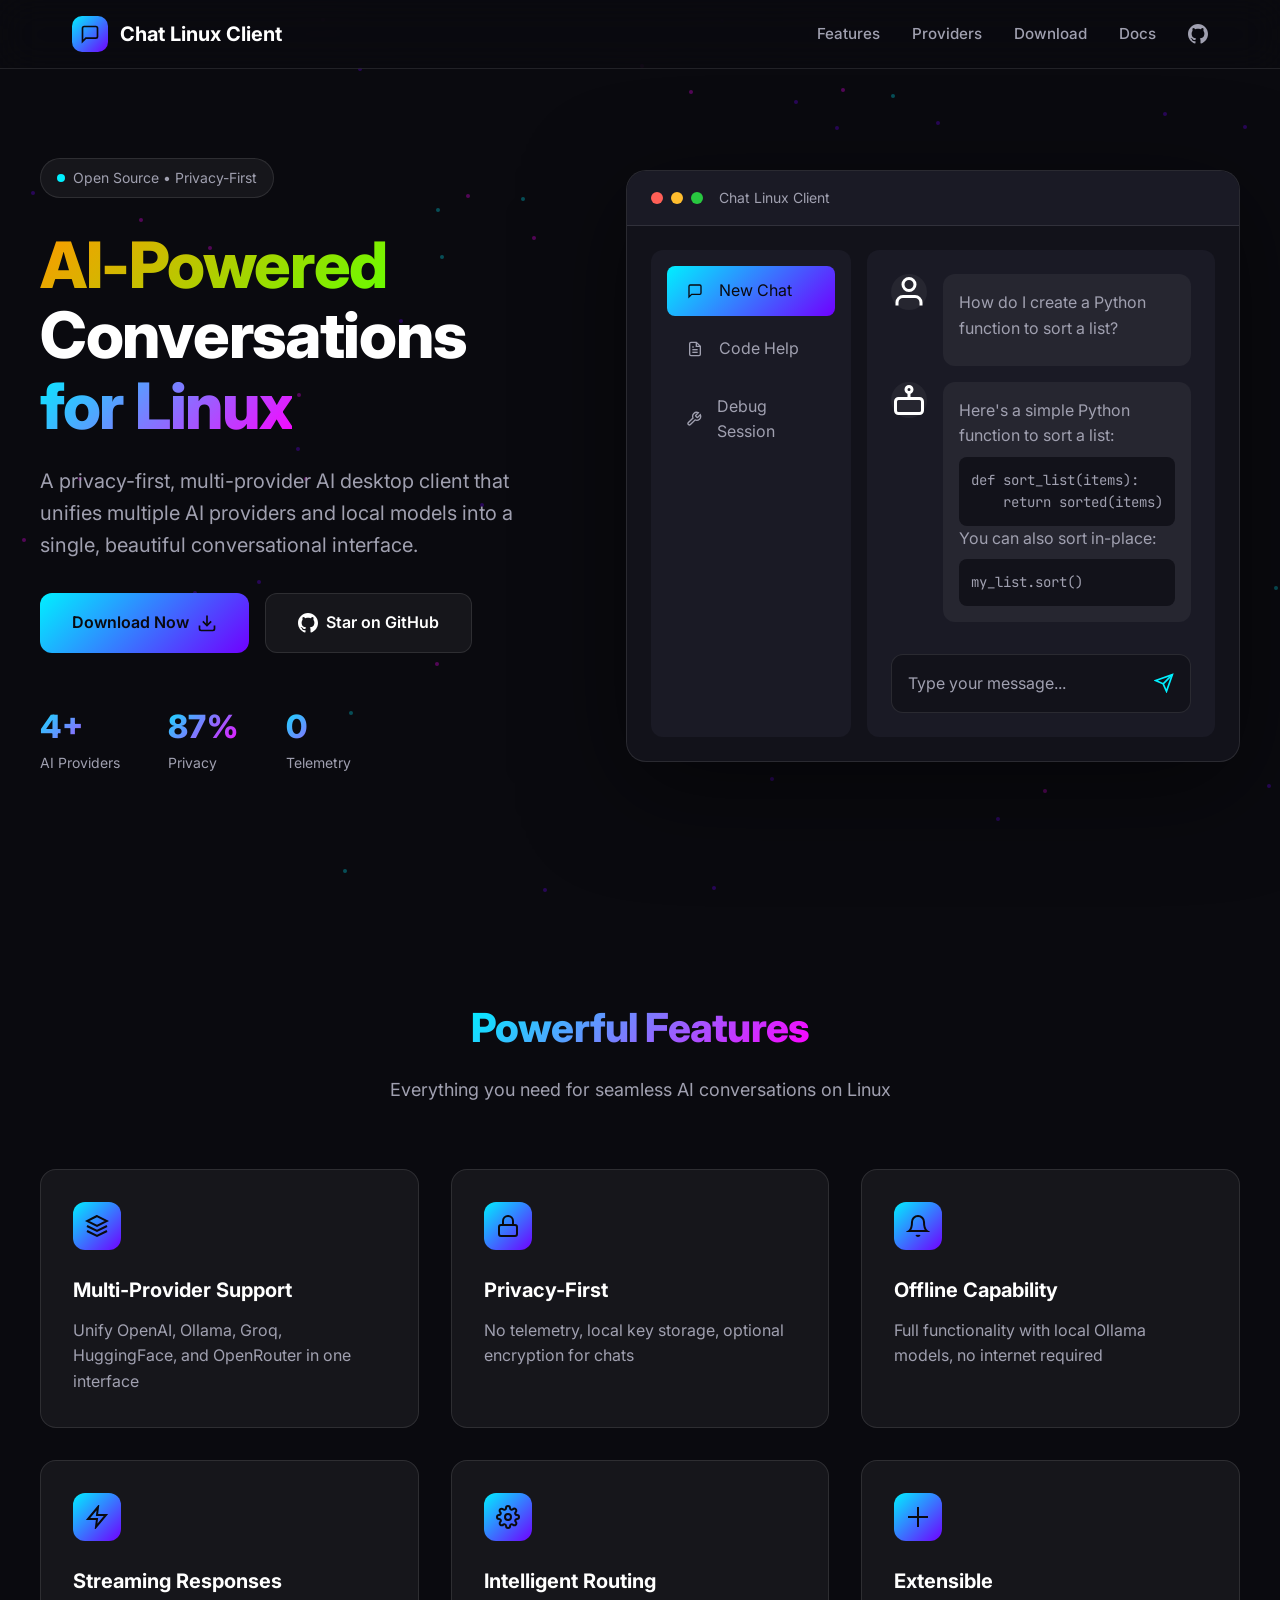
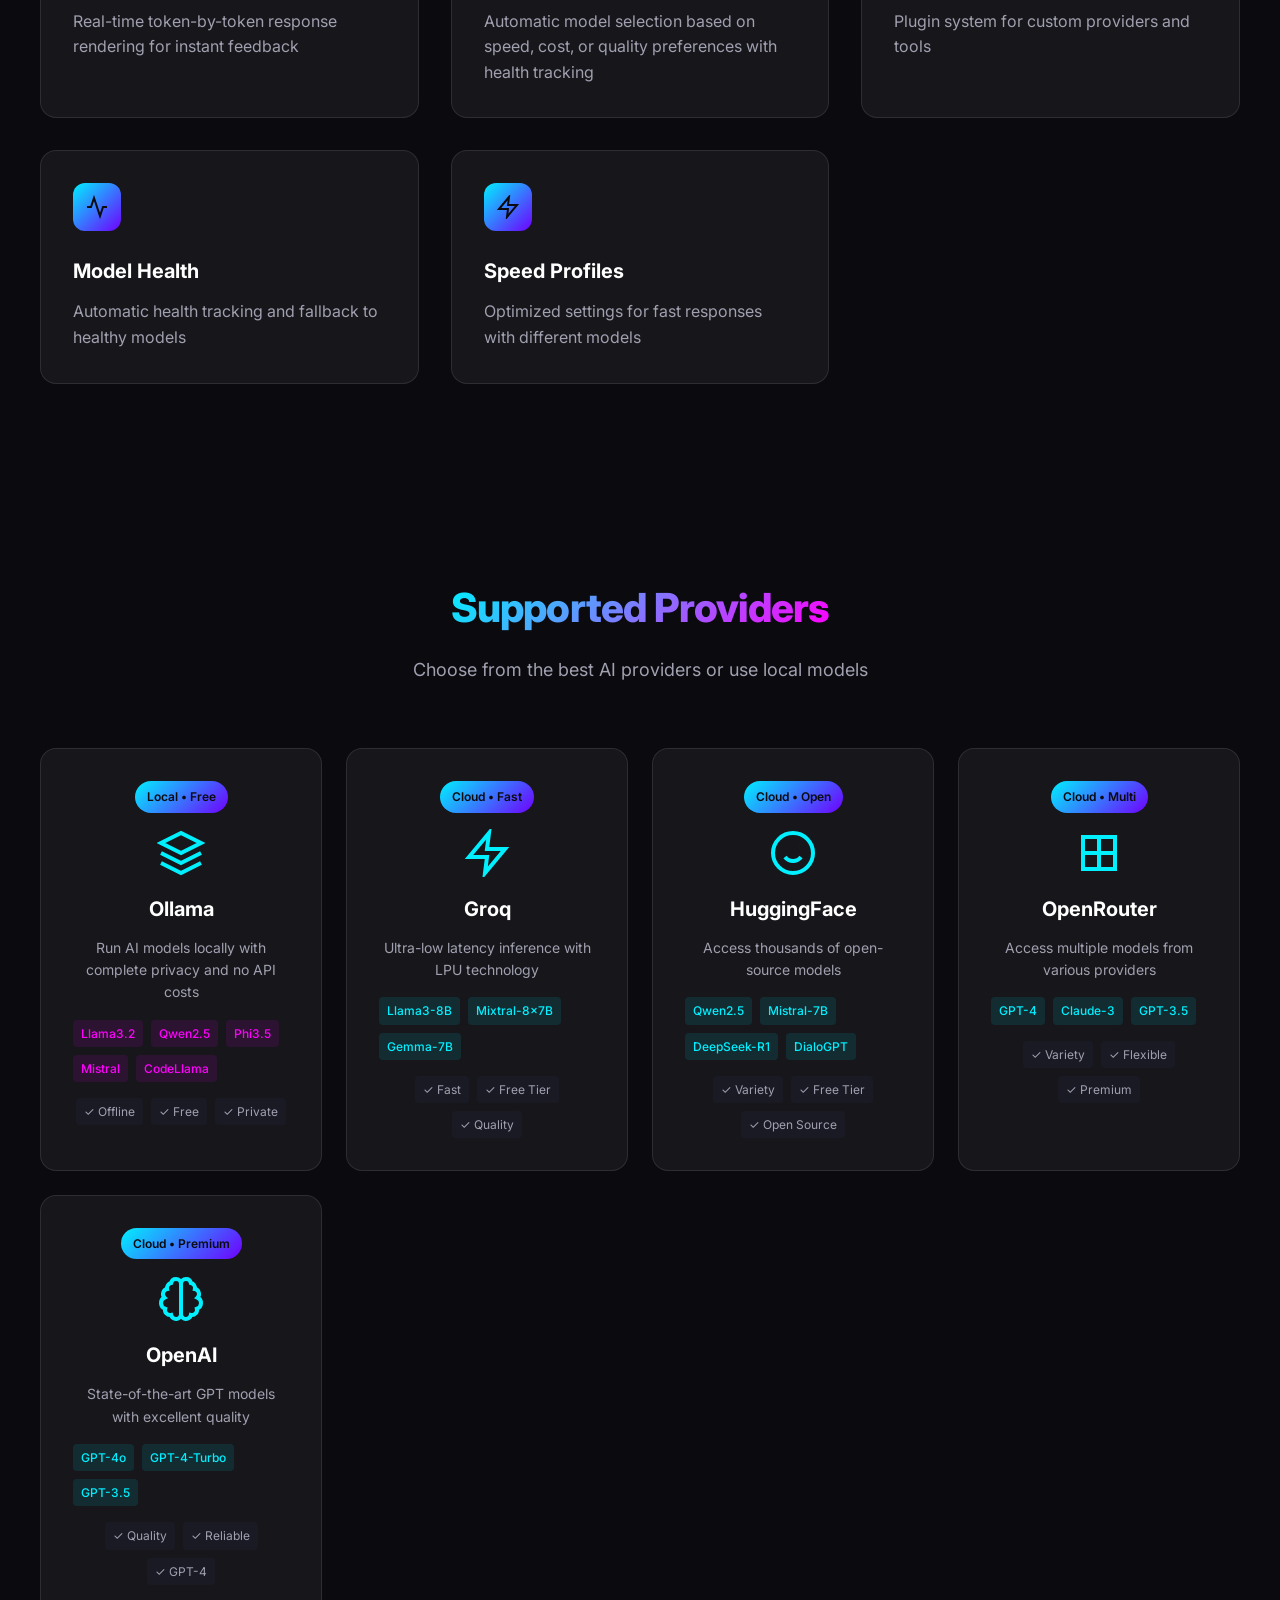
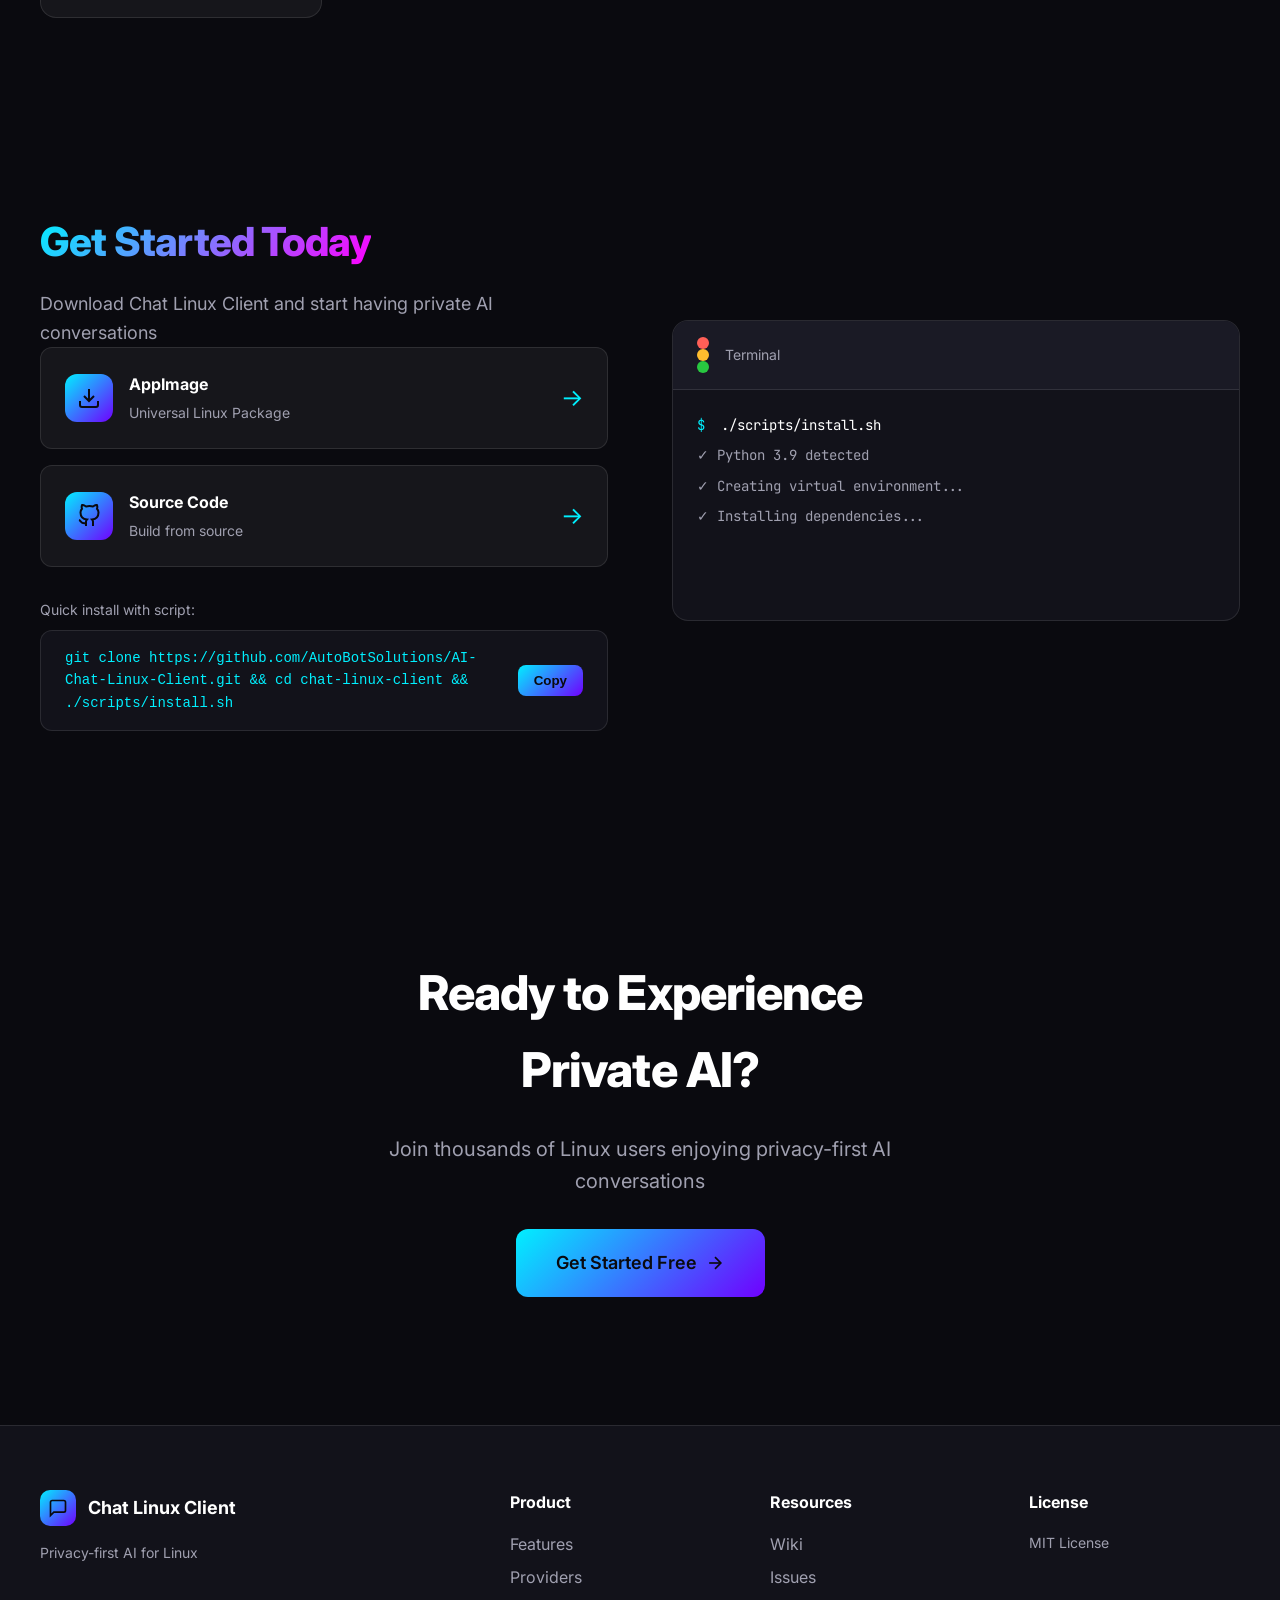
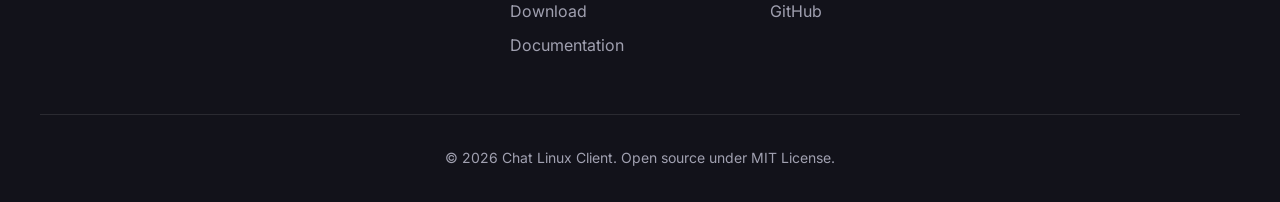
==== commit bd9602fa: "Add GitHub Pages workflow and update repository URLs" ====
--- a/pages/index.html
+++ b/pages/index.html
@@ -27,7 +27,7 @@
                 <a href="#providers" class="nav-link">Providers</a>
                 <a href="#download" class="nav-link">Download</a>
                 <a href="docs.html" class="nav-link">Docs</a>
-                <a href="https://github.com/yourusername/chat-linux-client" class="nav-link github-link">
+                <a href="https://github.com/AutoBotSolutions/AI-Chat-Linux-Client" class="nav-link github-link">
                     <svg viewBox="0 0 24 24" fill="currentColor">
                         <path d="M12 0c-6.626 0-12 5.373-12 12 0 5.302 3.438 9.8 8.207 11.387.599.111.793-.261.793-.577v-2.234c-3.338.726-4.033-1.416-4.033-1.416-.546-1.387-1.333-1.756-1.333-1.756-1.089-.745.083-.729.083-.729 1.205.084 1.839 1.237 1.839 1.237 1.07 1.834 2.807 1.304 3.492.997.107-.775.418-1.305.762-1.604-2.665-.305-5.467-1.334-5.467-5.931 0-1.311.469-2.381 1.236-3.221-.124-.303-.535-1.524.117-3.176 0 0 1.008-.322 3.301 1.23.957-.266 1.983-.399 3.003-.404 1.02.005 2.047.138 3.006.404 2.291-1.552 3.297-1.23 3.297-1.23.653 1.653.242 2.874.118 3.176.77.84 1.235 1.911 1.235 3.221 0 4.609-2.807 5.624-5.479 5.921.43.372.823 1.102.823 2.222v3.293c0 .319.192.694.801.576 4.765-1.589 8.199-6.086 8.199-11.386 0-6.627-5.373-12-12-12z"/>
                     </svg>
@@ -62,7 +62,7 @@
                             <line x1="12" y1="15" x2="12" y2="3"/>
                         </svg>
                     </a>
-                    <a href="https://github.com/yourusername/chat-linux-client" class="btn btn-secondary">
+                    <a href="https://github.com/AutoBotSolutions/AI-Chat-Linux-Client" class="btn btn-secondary">
                         <svg class="btn-icon" viewBox="0 0 24 24" fill="currentColor">
                             <path d="M12 0c-6.626 0-12 5.373-12 12 0 5.302 3.438 9.8 8.207 11.387.599.111.793-.261.793-.577v-2.234c-3.338.726-4.033-1.416-4.033-1.416-.546-1.387-1.333-1.756-1.333-1.756-1.089-.745.083-.729.083-.729 1.205.084 1.839 1.237 1.839 1.237 1.07 1.834 2.807 1.304 3.492.997.107-.775.418-1.305.762-1.604-2.665-.305-5.467-1.334-5.467-5.931 0-1.311.469-2.381 1.236-3.221-.124-.303-.535-1.524.117-3.176 0 0 1.008-.322 3.301 1.23.957-.266 1.983-.399 3.003-.404 1.02.005 2.047.138 3.006.404 2.291-1.552 3.297-1.23 3.297-1.23.653 1.653.242 2.874.118 3.176.77.84 1.235 1.911 1.235 3.221 0 4.609-2.807 5.624-5.479 5.921.43.372.823 1.102.823 2.222v3.293c0 .319.192.694.801.576 4.765-1.589 8.199-6.086 8.199-11.386 0-6.627-5.373-12-12-12z"/>
                         </svg>
@@ -424,7 +424,7 @@
                     <div class="install-command">
                         <div class="command-label">Quick install with script:</div>
                         <div class="command-box">
-                            <code>git clone https://github.com/yourusername/chat-linux-client.git && cd chat-linux-client && ./scripts/install.sh</code>
+                            <code>git clone https://github.com/AutoBotSolutions/AI-Chat-Linux-Client.git && cd chat-linux-client && ./scripts/install.sh</code>
                             <button class="copy-btn" onclick="copyCommand(this)">Copy</button>
                         </div>
                     </div>
@@ -472,7 +472,7 @@
             <div class="cta-content">
                 <h2 class="cta-title">Ready to Experience Private AI?</h2>
                 <p class="cta-description">Join thousands of Linux users enjoying privacy-first AI conversations</p>
-                <a href="https://github.com/yourusername/chat-linux-client" class="btn btn-primary btn-large">
+                <a href="https://github.com/AutoBotSolutions/AI-Chat-Linux-Client" class="btn btn-primary btn-large">
                     <span>Get Started Free</span>
                     <svg class="btn-icon" viewBox="0 0 24 24" fill="none" stroke="currentColor" stroke-width="2">
                         <line x1="5" y1="12" x2="19" y2="12"/>
@@ -506,9 +506,9 @@
                 </div>
                 <div class="footer-section">
                     <h4 class="footer-title">Resources</h4>
-                    <a href="https://github.com/yourusername/chat-linux-client/wiki" class="footer-link">Wiki</a>
-                    <a href="https://github.com/yourusername/chat-linux-client/issues" class="footer-link">Issues</a>
-                    <a href="https://github.com/yourusername/chat-linux-client" class="footer-link">GitHub</a>
+                    <a href="https://github.com/AutoBotSolutions/AI-Chat-Linux-Client/wiki" class="footer-link">Wiki</a>
+                    <a href="https://github.com/AutoBotSolutions/AI-Chat-Linux-Client/issues" class="footer-link">Issues</a>
+                    <a href="https://github.com/AutoBotSolutions/AI-Chat-Linux-Client" class="footer-link">GitHub</a>
                 </div>
                 <div class="footer-section">
                     <h4 class="footer-title">License</h4>
